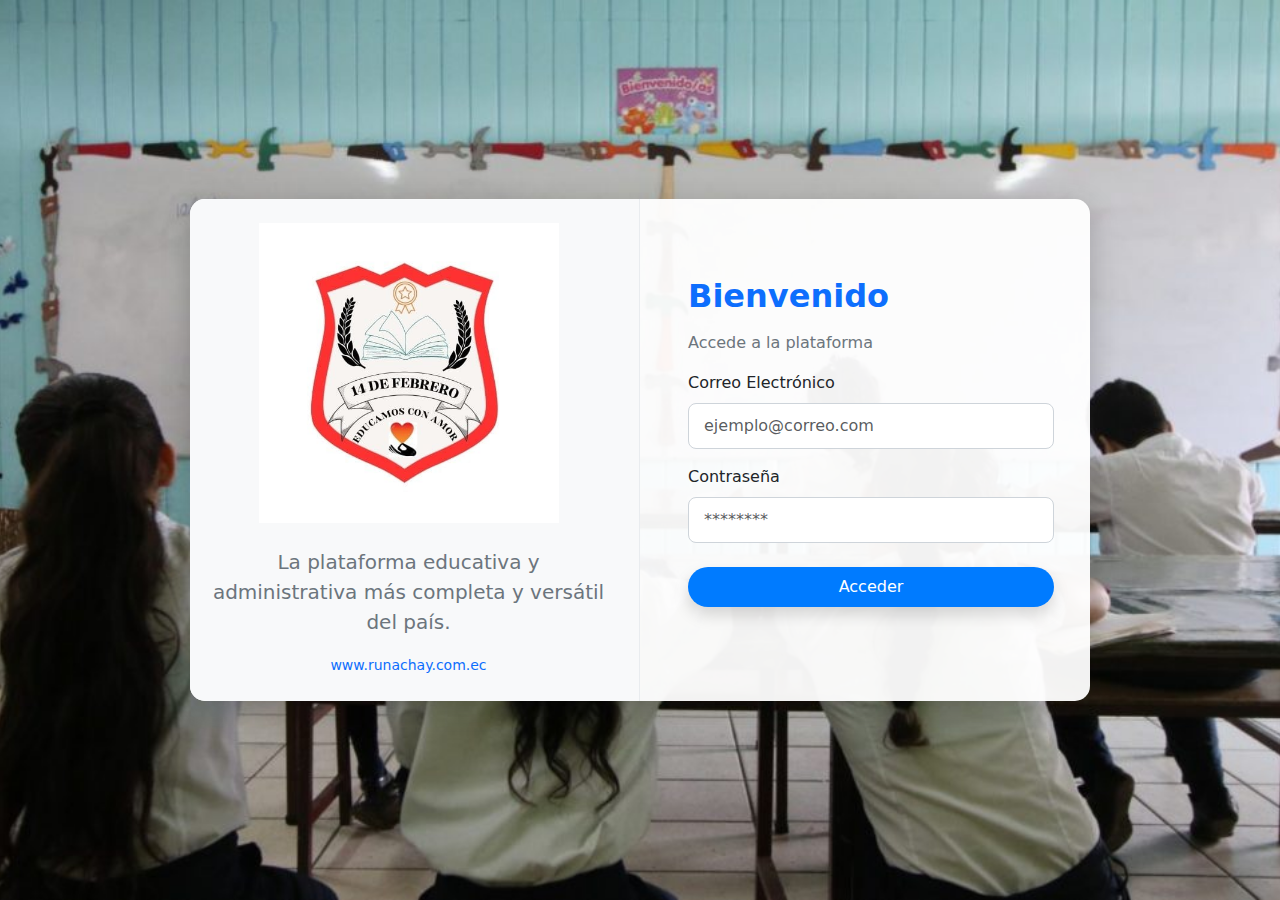
==== index.html @ f4f61724 "Subir proyecto inicial al repositorio" ====
<!DOCTYPE html>
<html lang="en">
<head>
    <meta charset="UTF-8">
    <meta name="viewport" content="width=device-width, initial-scale=1.0">
    <title>Inicio de Sesión</title>
    <link href="https://cdn.jsdelivr.net/npm/bootstrap@5.3.0/dist/css/bootstrap.min.css" rel="stylesheet">
    <link rel="stylesheet" href="./css/login.css">
</head>
<body>
    <div class="login-background">
        <div class="login-card">
            <div class="row align-items-center">
                <!-- Lado izquierdo con logo y texto descriptivo -->
                <div class="col-lg-6 text-center py-4 px-4 login-info">
                    <img src="./assets/images/ricardo.jpg" alt="Logo Institucional" class="img-fluid mb-4 logo">
                    <p class="text-muted fs-5">La plataforma educativa y administrativa más completa y versátil del país.</p>
                    <a href="https://www.runachay.com" class="text-decoration-none text-primary small">www.runachay.com.ec</a>
                </div>
                <!-- Lado derecho con formulario de inicio de sesión -->
                <div class="col-lg-6 py-4 px-5">
                    <h2 class="text-primary fw-bold mb-3">Bienvenido</h2>
                    <p class="text-muted">Accede a la plataforma</p>
                    <form id="loginForm">
                        <div class="mb-3">
                            <label for="email" class="form-label">Correo Electrónico</label>
                            <input type="email" class="form-control input-custom" id="email" placeholder="ejemplo@correo.com" required>
                        </div>
                        <div class="mb-4">
                            <label for="password" class="form-label">Contraseña</label>
                            <input type="password" class="form-control input-custom" id="password" placeholder="********" required>
                        </div>
                        <button type="submit" class="btn btn-primary w-100 rounded-pill py-2 shadow">Acceder</button>
                        <div class="text-center mt-3">
                            <p id="errorMessage" class="text-danger" style="display: none;">Correo o contraseña incorrectos.</p>
                        </div>
                    </form>
                </div>
            </div>
        </div>
    </div>

    <!-- Bootstrap JS -->
    <script src="https://cdn.jsdelivr.net/npm/bootstrap@5.3.0/dist/js/bootstrap.bundle.min.js"></script>
    <!-- Script Personalizado -->
    <script src="./js/login.js"></script>
</body>
</html>
---- css/login.css ----
/* Fondo de pantalla */
.login-background {
    background: url('../assets/images/fondos.jpg') no-repeat center center/cover;
    height: 100vh;
    display: flex;
    justify-content: center;
    align-items: center;
}

/* Tarjeta principal */
.login-card {
    background-color: rgba(255, 255, 255, 0.95);
    border-radius: 15px;
    box-shadow: 0px 8px 30px rgba(0, 0, 0, 0.2);
    width: 90%;
    max-width: 900px;
    overflow: hidden;
}

/* Sección izquierda: Información */
.login-info {
    background-color: #f8f9fa;
    border-right: 1px solid #e9ecef;
}

.logo {
    max-height: 300px;
}

/* Inputs personalizados */
.input-custom {
    border-radius: 8px;
    border: 1px solid #ced4da;
    padding: 10px 15px;
    transition: all 0.3s ease;
}

.input-custom:focus {
    border-color: #007bff;
    box-shadow: 0px 0px 5px rgba(0, 123, 255, 0.5);
}

/* Botón de acceso */
.btn-primary {
    background-color: #007bff;
    border: none;
    transition: all 0.3s ease;
}

.btn-primary:hover {
    background-color: #0056b3;
    transform: scale(1.02);
    box-shadow: 0px 5px 15px rgba(0, 123, 255, 0.4);
}

/* Links */
a {
    color: #17a2b8;
    transition: color 0.3s ease;
}

a:hover {
    color: #138496;
}

/* Texto descriptivo */
.text-muted {
    color: #6c757d !important;
}
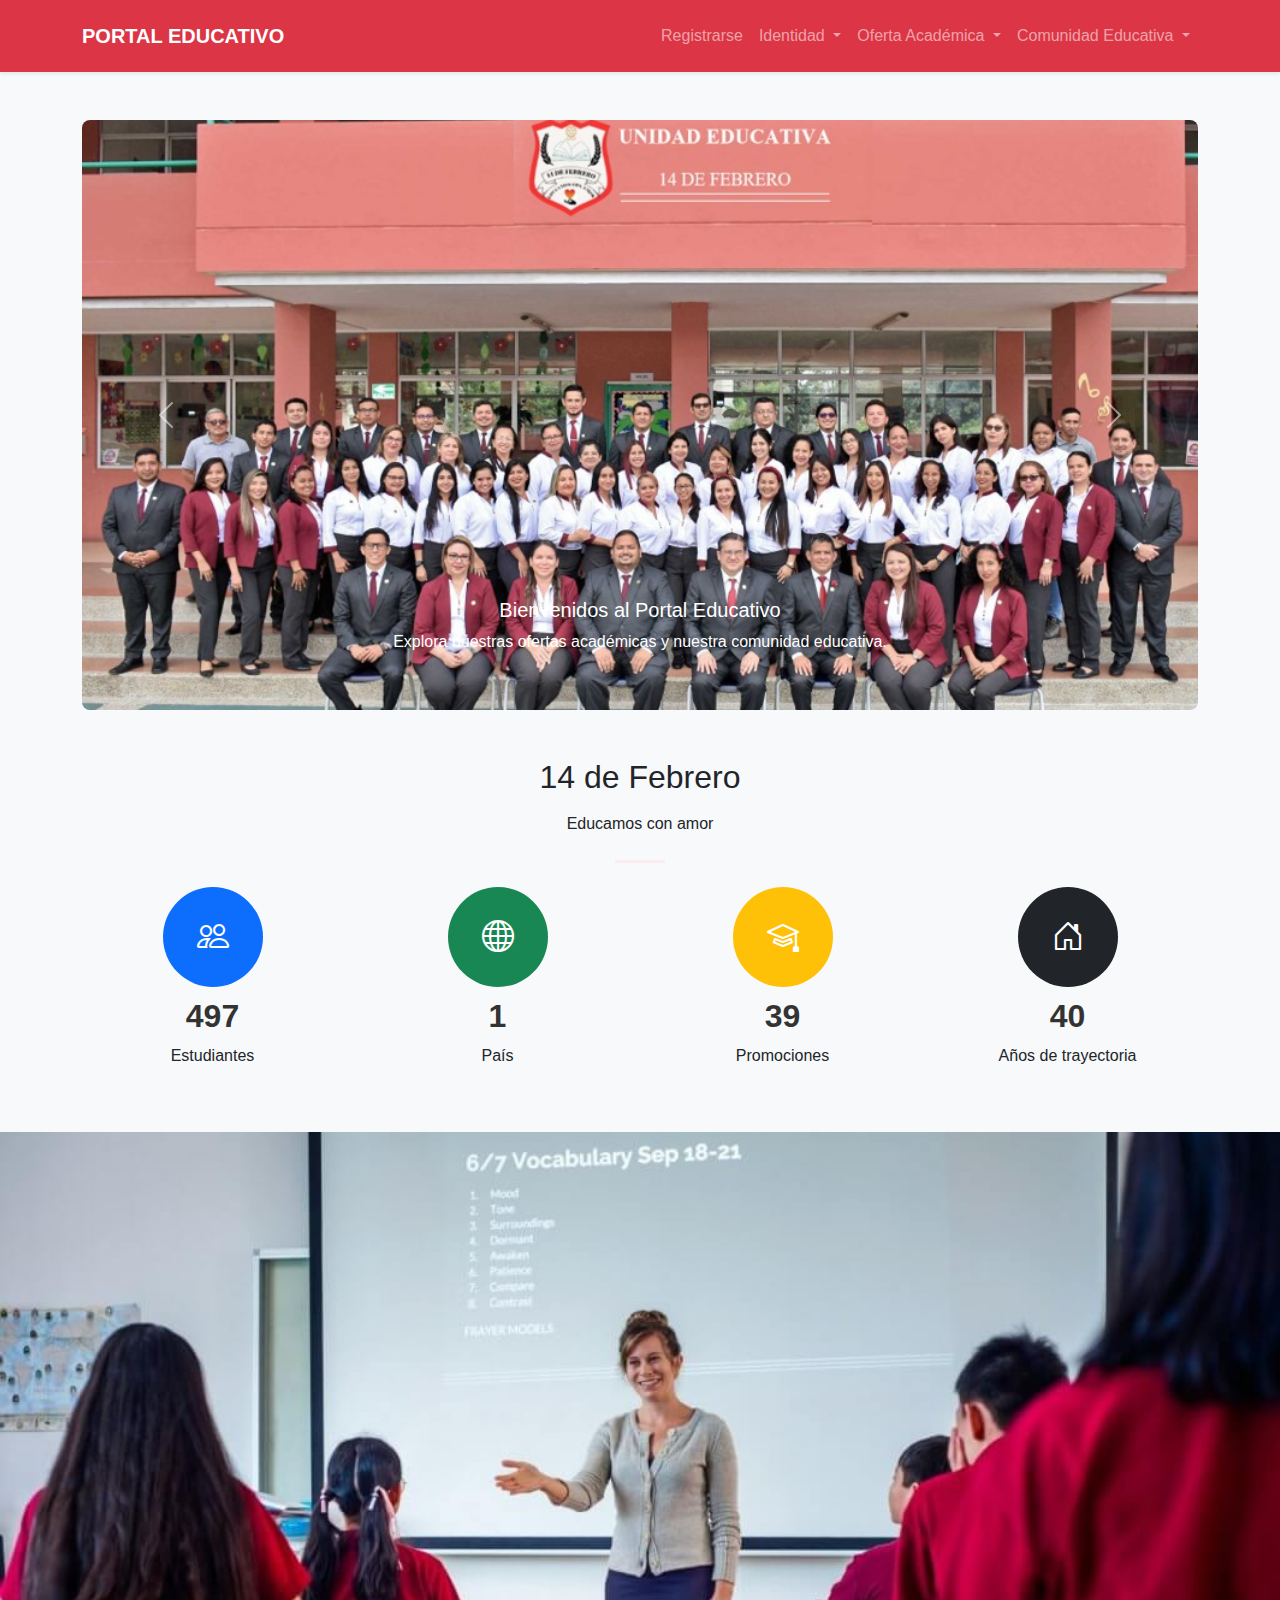
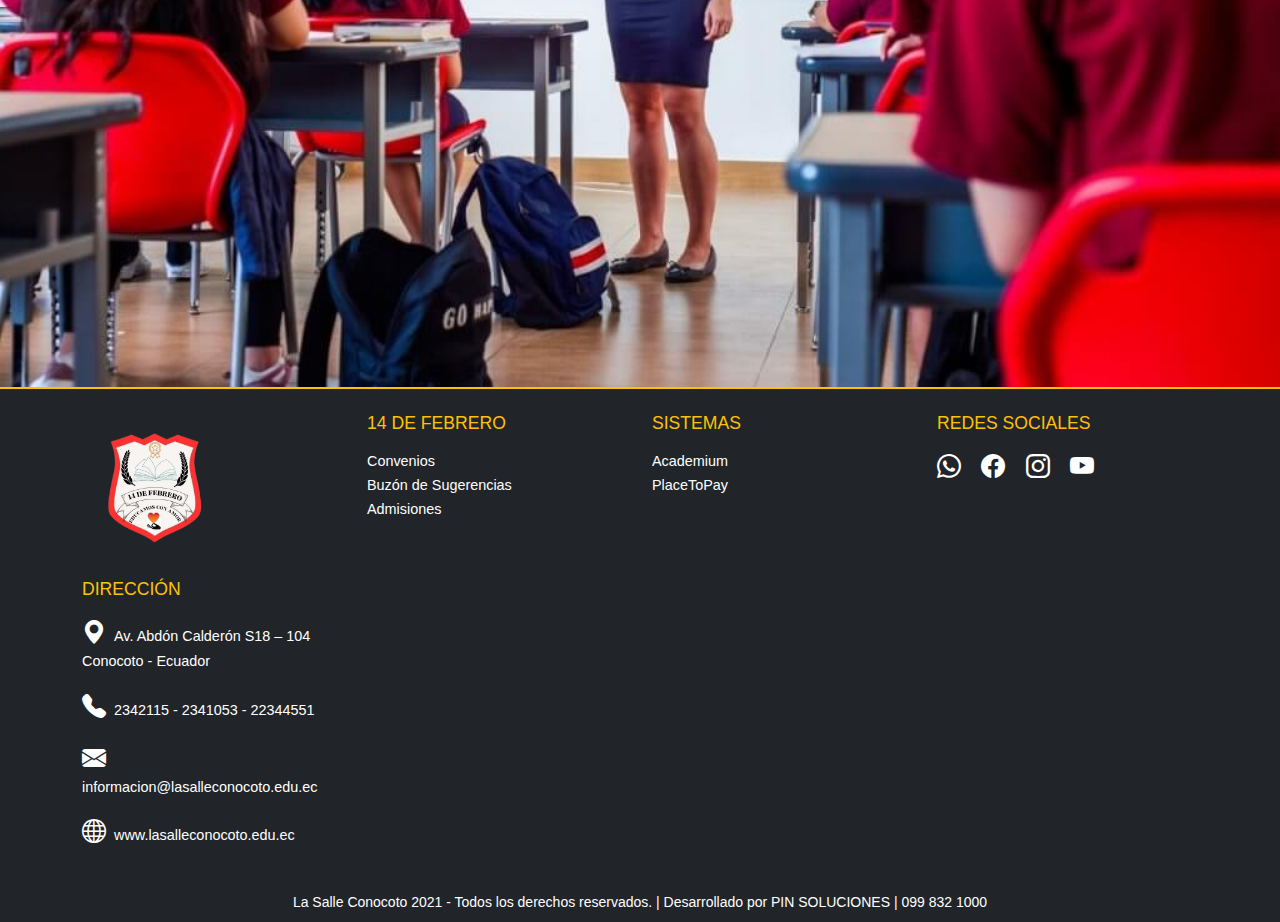
==== commit 80437a04: "lista desplegable de identificación" ====
--- a/index.html
+++ b/index.html
@@ -3,46 +3,209 @@
 <head>
     <meta charset="UTF-8">
     <meta name="viewport" content="width=device-width, initial-scale=1.0">
-    <title>Inicio de Sesión</title>
+    <title>Portal Educativo</title>
+    <!-- Bootstrap CSS -->
     <link href="https://cdn.jsdelivr.net/npm/bootstrap@5.3.0/dist/css/bootstrap.min.css" rel="stylesheet">
-    <link rel="stylesheet" href="./css/login.css">
+    <!-- Bootstrap Icons -->
+    <link href="https://cdn.jsdelivr.net/npm/bootstrap-icons/font/bootstrap-icons.css" rel="stylesheet">
+    <!-- CSS Personalizado -->
+    <link rel="stylesheet" href="css/index.css">
 </head>
 <body>
-    <div class="login-background">
-        <div class="login-card">
-            <div class="row align-items-center">
-                <!-- Lado izquierdo con logo y texto descriptivo -->
-                <div class="col-lg-6 text-center py-4 px-4 login-info">
-                    <img src="./assets/images/ricardo.jpg" alt="Logo Institucional" class="img-fluid mb-4 logo">
-                    <p class="text-muted fs-5">La plataforma educativa y administrativa más completa y versátil del país.</p>
-                    <a href="https://www.runachay.com" class="text-decoration-none text-primary small">www.runachay.com.ec</a>
-                </div>
-                <!-- Lado derecho con formulario de inicio de sesión -->
-                <div class="col-lg-6 py-4 px-5">
-                    <h2 class="text-primary fw-bold mb-3">Bienvenido</h2>
-                    <p class="text-muted">Accede a la plataforma</p>
-                    <form id="loginForm">
-                        <div class="mb-3">
-                            <label for="email" class="form-label">Correo Electrónico</label>
-                            <input type="email" class="form-control input-custom" id="email" placeholder="ejemplo@correo.com" required>
-                        </div>
-                        <div class="mb-4">
-                            <label for="password" class="form-label">Contraseña</label>
-                            <input type="password" class="form-control input-custom" id="password" placeholder="********" required>
-                        </div>
-                        <button type="submit" class="btn btn-primary w-100 rounded-pill py-2 shadow">Acceder</button>
-                        <div class="text-center mt-3">
-                            <p id="errorMessage" class="text-danger" style="display: none;">Correo o contraseña incorrectos.</p>
-                        </div>
-                    </form>
-                </div>
-            </div>
-        </div>
-    </div>
+    <!-- Barra de navegación -->
+    <nav class="navbar navbar-expand-lg navbar-dark bg-danger shadow-sm py-3">
+        <div class="container">
+            <a class="navbar-brand fw-bold text-uppercase" href="#">Portal Educativo</a>
+            <button class="navbar-toggler" type="button" data-bs-toggle="collapse" data-bs-target="#navbarNav" aria-controls="navbarNav" aria-expanded="false" aria-label="Toggle navigation">
+                <span class="navbar-toggler-icon"></span>
+            </button>
+            <div class="collapse navbar-collapse" id="navbarNav">
+                <ul class="navbar-nav ms-auto">
+                    <li class="nav-item">
+                        <a class="nav-link" href="pages/login.html">Registrarse</a>
+                    </li>
+                    <li class="nav-item dropdown">
+                        <a class="nav-link dropdown-toggle" href="#" id="carismaDropdown" role="button" aria-expanded="false">
+                            Identidad
+                        </a>
+                        <ul class="dropdown-menu" aria-labelledby="carismaDropdown">
+                            <li><a class="dropdown-item" href="./pages/mision-vision.html">Misión-Visión</a></li>
+                            <li><a class="dropdown-item" href="./pages/valores.html">Valores</a></li>
+                            <li><a class="dropdown-item" href="./pages/himno.html">Himno</a></li>
+                            <li><a class="dropdown-item" href="./pages/historia.html">Historia</a></li>
+                            <li><a class="dropdown-item" href="./pages/principios.html">Principios</a></li>
+
+                        </ul>
+                    </li>
+                    <li class="nav-item dropdown">
+                        <a class="nav-link dropdown-toggle" href="#" id="ofertaDropdown" role="button" aria-expanded="false">
+                            Oferta Académica
+                        </a>
+                        <ul class="dropdown-menu" aria-labelledby="ofertaDropdown">
+                            <li><a class="dropdown-item" href="#">Admisiones</a></li>
+                            <li><a class="dropdown-item" href="#">Educación Inicial</a></li>
+                            <li><a class="dropdown-item" href="#">Educación General Básica</a></li>
+                            <li><a class="dropdown-item" href="#">Bachillerato General Unificado</a></li>
+                        </ul>
+                    </li>
+                    <li class="nav-item dropdown">
+                        <a class="nav-link dropdown-toggle" href="#" id="comunidadDropdown" role="button" aria-expanded="false">
+                            Comunidad Educativa
+                        </a>
+                        <ul class="dropdown-menu" aria-labelledby="comunidadDropdown">
+                            <li><a class="dropdown-item" href="#">Autoridades</a></li>
+                        </ul>
+                    </li>
+                </ul>
+            </div>
+        </div>
+    </nav>
+
+    <!-- Carrusel -->
+    <div class="container mt-5">
+        <div id="mainCarousel" class="carousel slide" data-bs-ride="carousel" data-bs-interval="3000">
+            <div class="carousel-inner rounded-3">
+                <div class="carousel-item active">
+                    <img src="assets/images/carrusel_Uno.jpg" class="d-block w-100" alt="Slide 1">
+                    <div class="carousel-caption d-none d-md-block">
+                        <h5>Bienvenidos al Portal Educativo</h5>
+                        <p>Explora nuestras ofertas académicas y nuestra comunidad educativa.</p>
+                    </div>
+                </div>
+                <div class="carousel-item">
+                    <img src="assets/images/carusel_Dos.jpg" class="d-block w-100" alt="Slide 2">
+                    <div class="carousel-caption d-none d-md-block">
+                        <h5>Carisma Lasalista</h5>
+                        <p>Un enfoque integral en el desarrollo académico y personal.</p>
+                    </div>
+                </div>
+                <div class="carousel-item">
+                    <img src="assets/images/carusel_tres.jpg" class="d-block w-100" alt="Slide 3">
+                    <div class="carousel-caption d-none d-md-block">
+                        <h5>Comunidad Educativa</h5>
+                        <p>Conectando familias, estudiantes y docentes para un mejor futuro.</p>
+                    </div>
+                </div>
+            </div>
+            <button class="carousel-control-prev" type="button" data-bs-target="#mainCarousel" data-bs-slide="prev">
+                <span class="carousel-control-prev-icon" aria-hidden="true"></span>
+                <span class="visually-hidden">Previous</span>
+            </button>
+            <button class="carousel-control-next" type="button" data-bs-target="#mainCarousel" data-bs-slide="next">
+                <span class="carousel-control-next-icon" aria-hidden="true"></span>
+                <span class="visually-hidden">Next</span>
+            </button>
+        </div>
+    </div>
+
+    <!-- Sección de estadísticas -->
+    <div class="container text-center my-5">
+        <h2 class="mb-3">14 de Febrero</h2>
+        <p>Educamos con amor</p>
+        <hr class="my-4 mx-auto" style="width: 50px; height: 3px; background-color: #ffcccc; border: none;">
+        <div class="row mt-4">
+            <div class="col-md-3">
+                <div class="stat-icon bg-primary text-white rounded-circle mx-auto">
+                    <i class="bi bi-people"></i>
+                </div>
+                <h4 class="stat-number" data-target="1206">0</h4>
+                <p>Estudiantes</p>
+            </div>
+            <div class="col-md-3">
+                <div class="stat-icon bg-success text-white rounded-circle mx-auto">
+                    <i class="bi bi-globe"></i>
+                </div>
+                <h4 class="stat-number" data-target="1">0</h4>
+                <p>País</p>
+            </div>
+            <div class="col-md-3">
+                <div class="stat-icon bg-warning text-white rounded-circle mx-auto">
+                    <i class="bi bi-mortarboard"></i>
+                </div>
+                <h4 class="stat-number" data-target="39">0</h4>
+                <p>Promociones</p>
+            </div>
+            <div class="col-md-3">
+                <div class="stat-icon bg-dark text-white rounded-circle mx-auto">
+                    <i class="bi bi-house-door"></i>
+                </div>
+                <h4 class="stat-number" data-target="40">0</h4>
+                <p>Años de trayectoria</p>
+            </div>
+        </div>
+    </div>
+
+    <!-- Imagen completa -->
+    <div class="wide-image mt-5">
+        <img src="assets/images/imagen_index.jpg" class="img-fluid" alt="Imagen Institucional">
+    </div>
+
+
+
+    <!-- Footer -->
+<footer class="bg-dark text-white pt-4 pb-2">
+    <div class="container">
+        <div class="row text-center text-md-start">
+            <!-- Logo y Dirección -->
+            <div class="col-md-3 mb-3">
+                <img src="assets/images/ricardo-removebg-preview.png" alt="14 de Febrero" class="mb-3" style="max-width: 150px;">
+                <h5 class="text-uppercase">Dirección</h5>
+                <p>
+                    <i class="bi bi-geo-alt-fill me-2"></i>Av. Abdón Calderón S18 – 104<br>
+                    Conocoto - Ecuador
+                </p>
+                <p>
+                    <i class="bi bi-telephone-fill me-2"></i>2342115 - 2341053 - 22344551
+                </p>
+                <p>
+                    <i class="bi bi-envelope-fill me-2"></i>informacion@lasalleconocoto.edu.ec
+                </p>
+                <a href="http://www.lasalleconocoto.edu.ec" class="text-white text-decoration-none">
+                    <i class="bi bi-globe me-2"></i>www.lasalleconocoto.edu.ec
+                </a>
+            </div>
+
+            <!-- La Salle -->
+            <div class="col-md-3 mb-3">
+                <h5 class="text-uppercase">14 de Febrero</h5>
+                <ul class="list-unstyled">
+                    <li><a href="#" class="text-white text-decoration-none">Convenios</a></li>
+                    <li><a href="#" class="text-white text-decoration-none">Buzón de Sugerencias</a></li>
+                    <li><a href="#" class="text-white text-decoration-none">Admisiones</a></li>
+                </ul>
+            </div>
+
+            <!-- Sistemas -->
+            <div class="col-md-3 mb-3">
+                <h5 class="text-uppercase">Sistemas</h5>
+                <ul class="list-unstyled">
+                    <li><a href="#" class="text-white text-decoration-none">Academium</a></li>
+                    <li><a href="#" class="text-white text-decoration-none">PlaceToPay</a></li>
+                </ul>
+            </div>
+
+            <!-- Redes Sociales -->
+            <div class="col-md-3 mb-3">
+                <h5 class="text-uppercase">Redes Sociales</h5>
+                <a href="#" class="text-white me-3"><i class="bi bi-whatsapp"></i></a>
+                <a href="#" class="text-white me-3"><i class="bi bi-facebook"></i></a>
+                <a href="#" class="text-white me-3"><i class="bi bi-instagram"></i></a>
+                <a href="#" class="text-white"><i class="bi bi-youtube"></i></a>
+            </div>
+        </div>
+
+        <div class="text-center mt-4">
+            <small>
+                La Salle Conocoto 2021 - Todos los derechos reservados. | Desarrollado por PIN SOLUCIONES | 099 832 1000
+            </small>
+        </div>
+    </div>
+</footer>
+
 
     <!-- Bootstrap JS -->
     <script src="https://cdn.jsdelivr.net/npm/bootstrap@5.3.0/dist/js/bootstrap.bundle.min.js"></script>
-    <!-- Script Personalizado -->
-    <script src="./js/login.js"></script>
+    <!-- JS Personalizado -->
+    <script src="js/index.js"></script>
 </body>
 </html>
--- a/css/index.css
+++ b/css/index.css
@@ -0,0 +1,120 @@
+/* Estilo general */
+body {
+    font-family: 'Arial', sans-serif;
+    background-color: #f8f9fa;
+    margin: 0;
+    padding: 0;
+}
+
+/* Carrusel */
+.carousel {
+    max-height: 590px;
+}
+
+.carousel-item img {
+    max-height: 590px;
+    object-fit: cover;
+} 
+
+/* Estadísticas */
+.stat-icon {
+    width: 80px;
+    height: 80px;
+    font-size: 2rem;
+}
+
+.stat-number {
+    font-size: 2rem;
+    font-weight: bold;
+    color: #333;
+}
+
+/* Imagen completa */
+.wide-image img {
+    width: 100%;
+    height: auto;
+}
+
+/* Diseño para los íconos en la sección de estadísticas */
+.stat-icon {
+    width: 100px;
+    height: 100px;
+    display: flex;
+    align-items: center;
+    justify-content: center;
+    font-size: 2rem;
+    margin-bottom: 10px;
+}
+
+
+
+/*DISEÑO DEL FOOTER*/
+footer {
+    border-top: 2px solid #ffc107;
+}
+
+footer h5 {
+    color: #ffc107;
+    font-size: 1.1rem;
+    margin-bottom: 15px;
+}
+
+footer p, footer a {
+    font-size: 0.9rem;
+}
+
+footer a:hover {
+    color: #ffc107;
+}
+
+footer .bi {
+    font-size: 1.5rem;
+}
+
+
+/*ESTILOS DE BARRA DE NAVEGACIÓN*/
+.nav-item.dropdown:hover .dropdown-menu {
+    display: block;
+}
+
+/* Estilo de los menús desplegables */
+.dropdown-menu {
+    display: none;
+    position: absolute;
+    background-color: #446280; /* Gris claro */
+    border: 1px solid #ccc; /* Borde gris suave */
+    box-shadow: 0px 8px 16px rgba(0, 0, 0, 0.1); /* Sombra suave */
+    border-radius: 5px; /* Bordes redondeados */
+    padding: 10px 0;
+}
+
+/* Estilo de los elementos dentro del menú */
+.dropdown-item {
+    color: #ffffff; /* Color de texto gris oscuro */
+    padding: 8px 20px;
+    text-align: left;
+}
+
+/* Cambio de color cuando se pasa el mouse sobre un item */
+.dropdown-item:hover {
+    background-color: #dc3545; /* Rojo (similar al color principal de la navbar) */
+    color: white; /* Texto blanco al pasar el mouse */
+}
+
+/* Agregar transiciones suaves */
+.dropdown-item {
+    transition: background-color 0.3s ease, color 0.3s ease;
+}
+
+/* Para dar un mejor aspecto a la navbar */
+.navbar {
+    background-color: #dc3545; /* Rojo */
+}
+
+.navbar-brand {
+    color: white !important;
+}
+
+.navbar-toggler-icon {
+    background-color: white;
+}
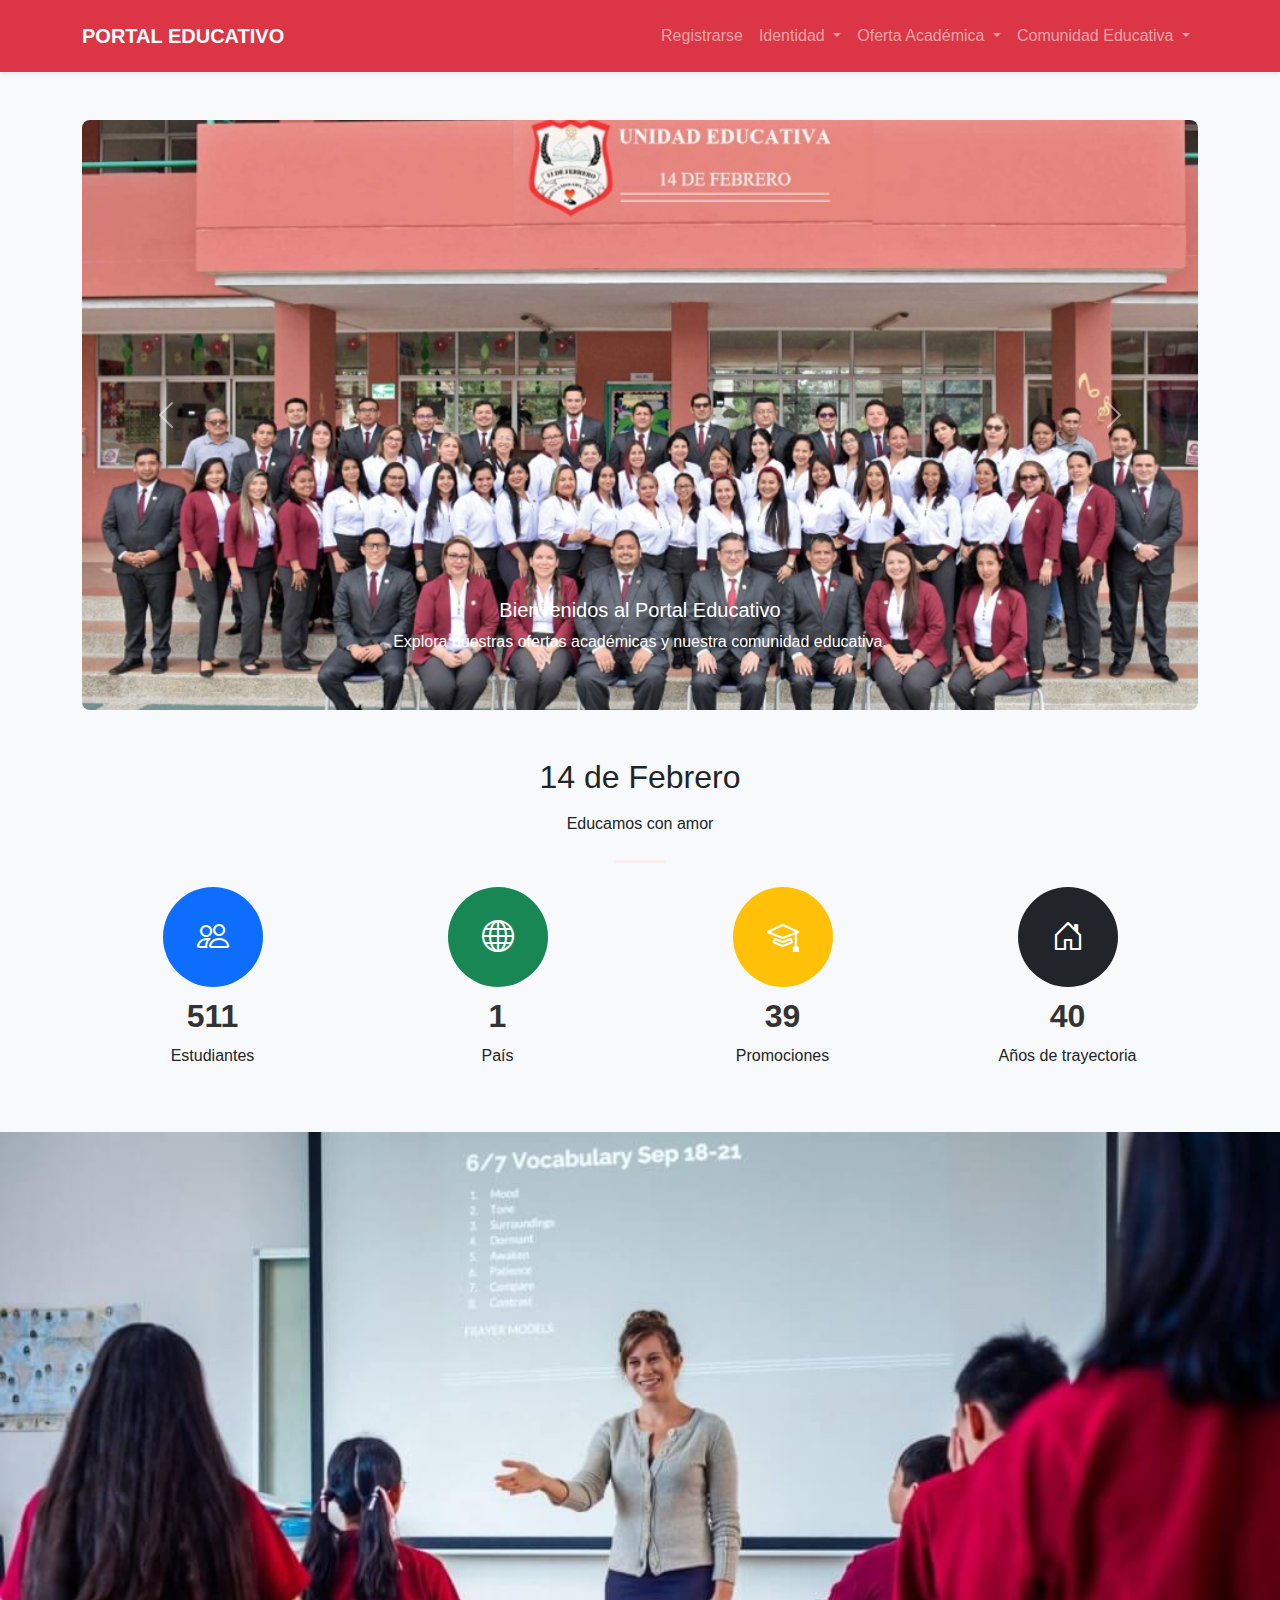
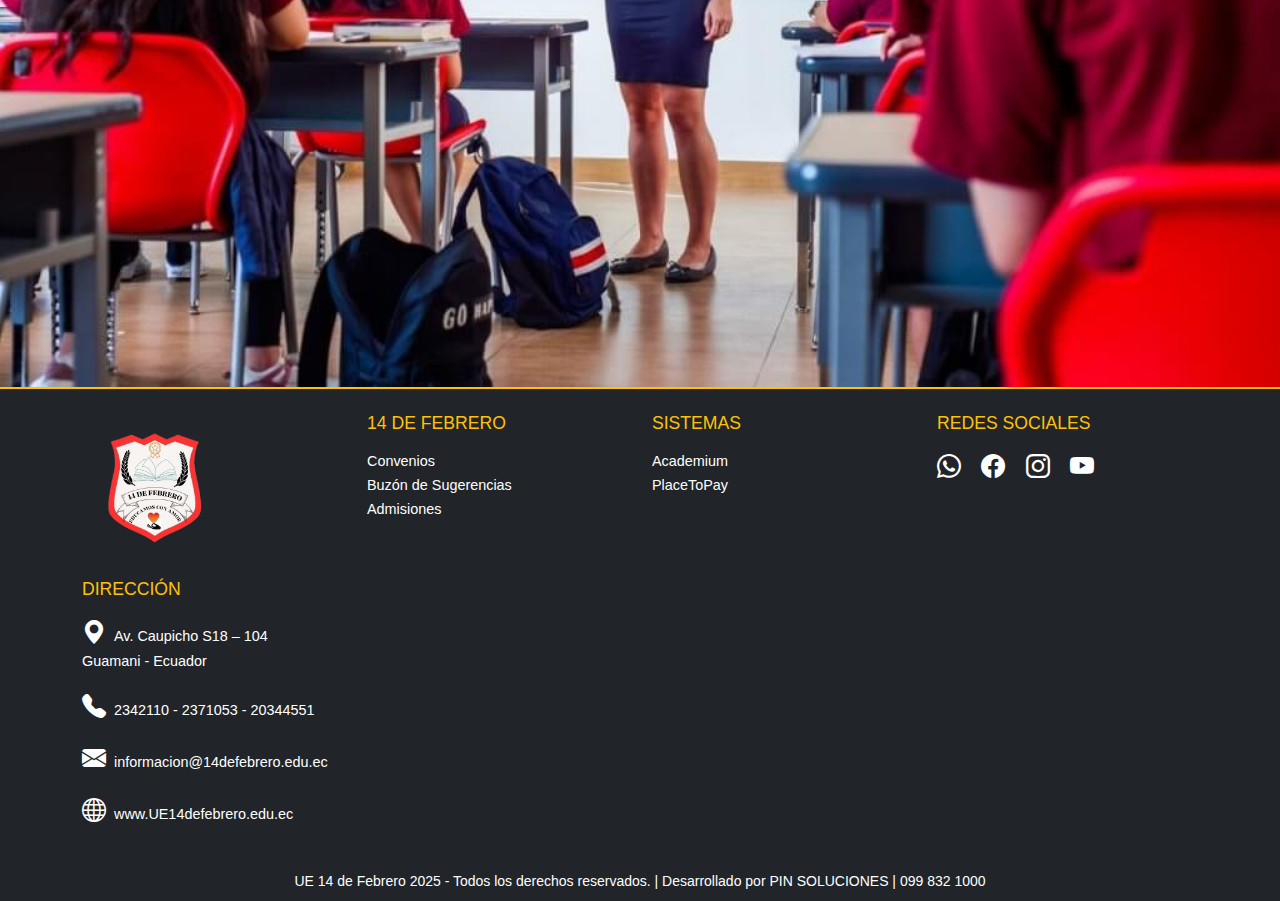
==== commit cc797760: "footer" ====
--- a/index.html
+++ b/index.html
@@ -151,17 +151,17 @@
                 <img src="assets/images/ricardo-removebg-preview.png" alt="14 de Febrero" class="mb-3" style="max-width: 150px;">
                 <h5 class="text-uppercase">Dirección</h5>
                 <p>
-                    <i class="bi bi-geo-alt-fill me-2"></i>Av. Abdón Calderón S18 – 104<br>
-                    Conocoto - Ecuador
+                    <i class="bi bi-geo-alt-fill me-2"></i>Av. Caupicho S18 – 104<br>
+                    Guamani - Ecuador
                 </p>
                 <p>
-                    <i class="bi bi-telephone-fill me-2"></i>2342115 - 2341053 - 22344551
+                    <i class="bi bi-telephone-fill me-2"></i>2342110 - 2371053 - 20344551
                 </p>
                 <p>
-                    <i class="bi bi-envelope-fill me-2"></i>informacion@lasalleconocoto.edu.ec
+                    <i class="bi bi-envelope-fill me-2"></i>informacion@14defebrero.edu.ec
                 </p>
                 <a href="http://www.lasalleconocoto.edu.ec" class="text-white text-decoration-none">
-                    <i class="bi bi-globe me-2"></i>www.lasalleconocoto.edu.ec
+                    <i class="bi bi-globe me-2"></i>www.UE14defebrero.edu.ec
                 </a>
             </div>
 
@@ -196,7 +196,7 @@
 
         <div class="text-center mt-4">
             <small>
-                La Salle Conocoto 2021 - Todos los derechos reservados. | Desarrollado por PIN SOLUCIONES | 099 832 1000
+                UE 14 de Febrero 2025 - Todos los derechos reservados. | Desarrollado por PIN SOLUCIONES | 099 832 1000
             </small>
         </div>
     </div>
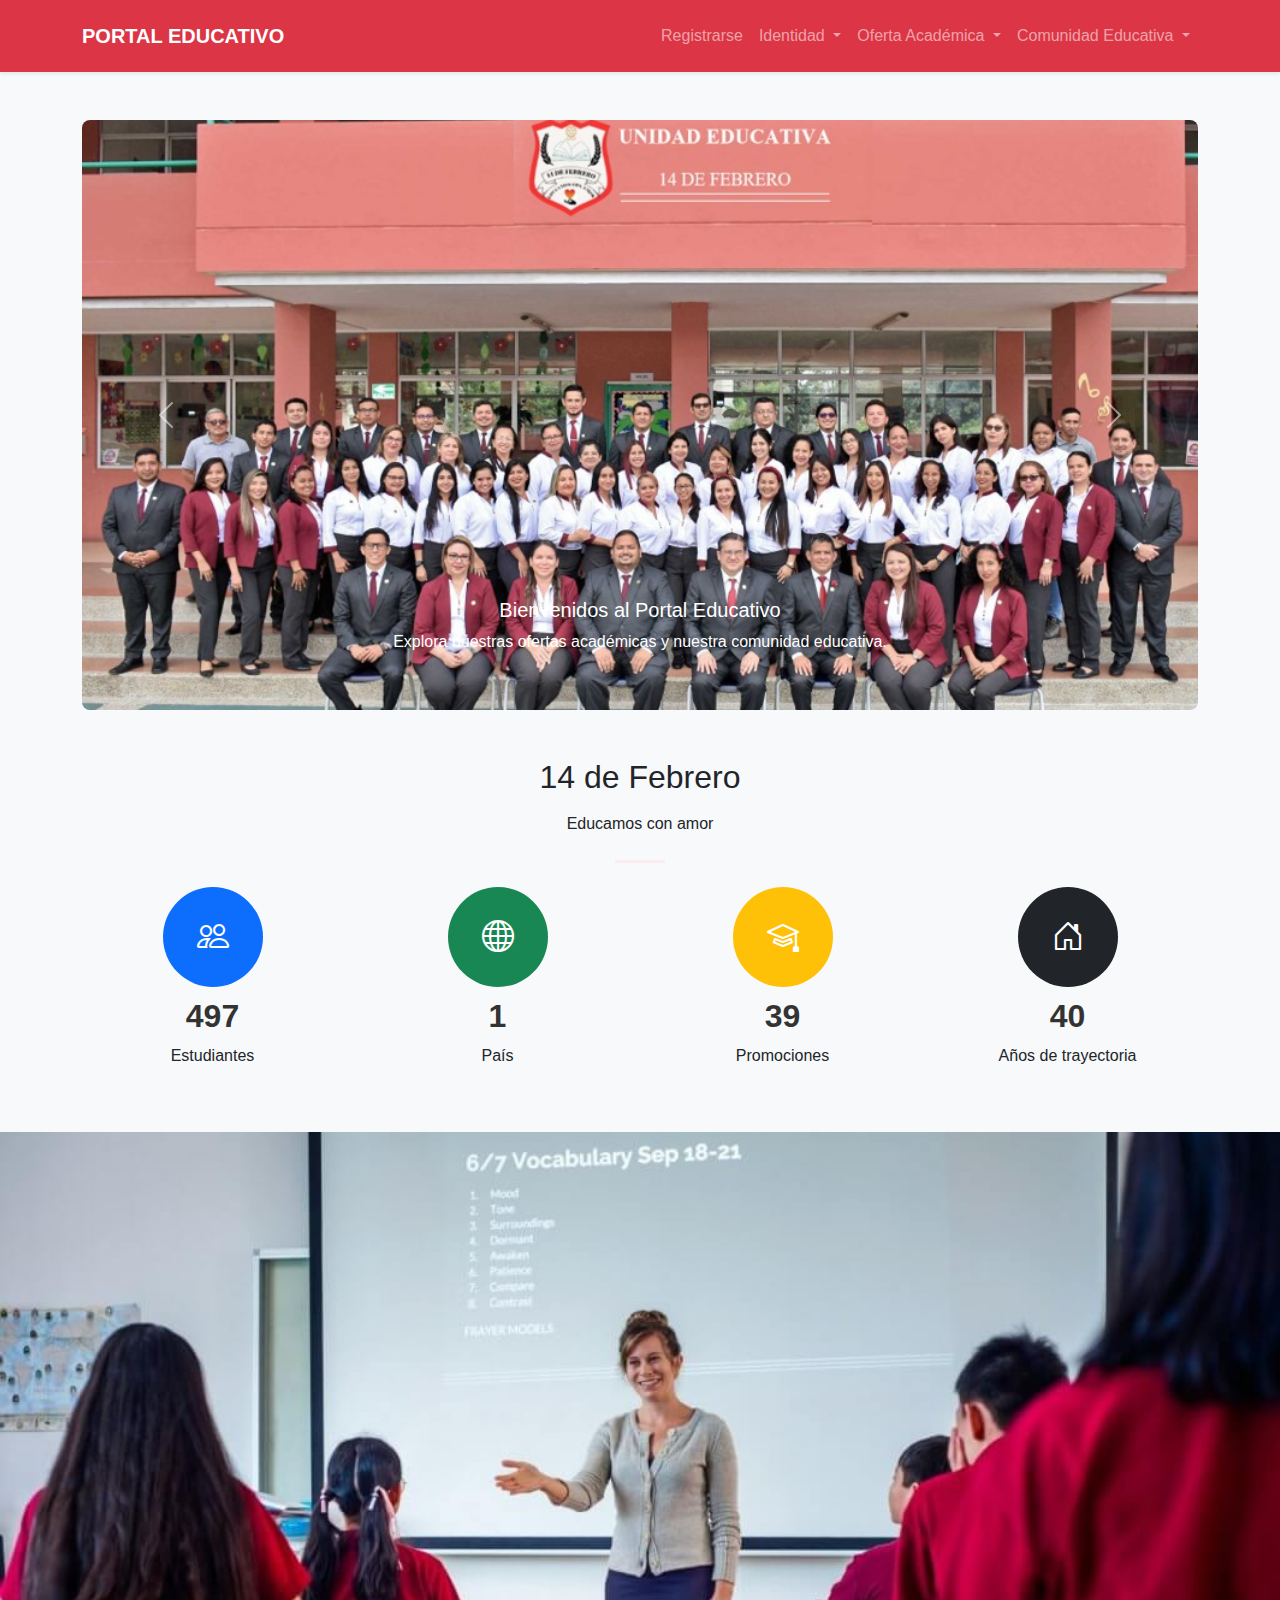
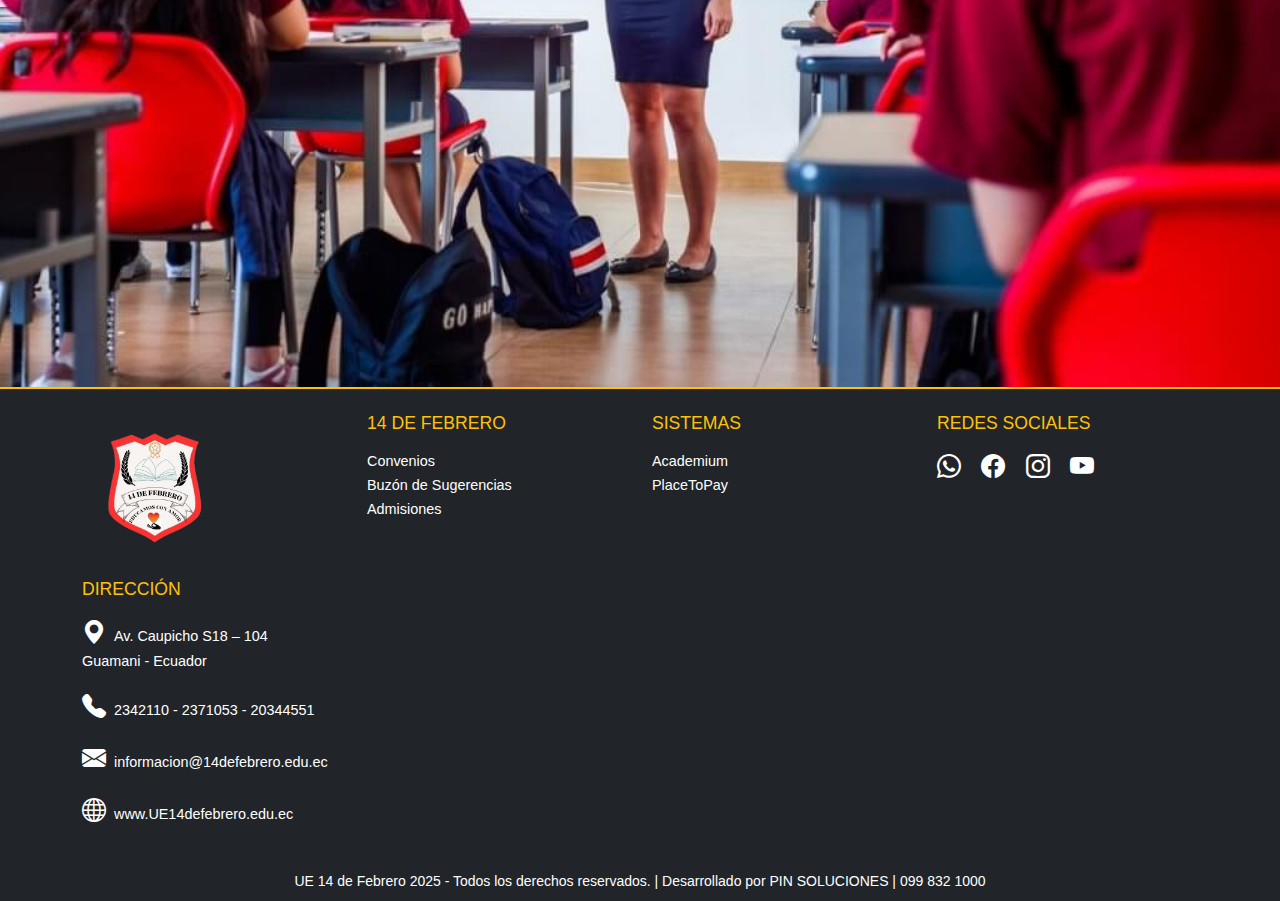
==== commit b76104f1: "Listas deplegables completas" ====
--- a/index.html
+++ b/index.html
@@ -42,10 +42,10 @@
                             Oferta Académica
                         </a>
                         <ul class="dropdown-menu" aria-labelledby="ofertaDropdown">
-                            <li><a class="dropdown-item" href="#">Admisiones</a></li>
-                            <li><a class="dropdown-item" href="#">Educación Inicial</a></li>
-                            <li><a class="dropdown-item" href="#">Educación General Básica</a></li>
-                            <li><a class="dropdown-item" href="#">Bachillerato General Unificado</a></li>
+                            <li><a class="dropdown-item" href="./pages/admisiones.html">Admisiones</a></li>
+                            <li><a class="dropdown-item" href="./pages/educacion_Inicial.html">Preparatoria</a></li>
+                            <li><a class="dropdown-item" href="./pages/educacion_Basica.html">Educación General Básica</a></li>
+                            <li><a class="dropdown-item" href="./pages/bachillerato_Unificado.html">Bachillerato General Unificado</a></li>
                         </ul>
                     </li>
                     <li class="nav-item dropdown">
@@ -53,7 +53,7 @@
                             Comunidad Educativa
                         </a>
                         <ul class="dropdown-menu" aria-labelledby="comunidadDropdown">
-                            <li><a class="dropdown-item" href="#">Autoridades</a></li>
+                            <li><a class="dropdown-item" href="./pages/autoridades.html">Autoridades</a></li>
                         </ul>
                     </li>
                 </ul>
@@ -160,7 +160,7 @@
                 <p>
                     <i class="bi bi-envelope-fill me-2"></i>informacion@14defebrero.edu.ec
                 </p>
-                <a href="http://www.lasalleconocoto.edu.ec" class="text-white text-decoration-none">
+                <a href="" class="text-white text-decoration-none">
                     <i class="bi bi-globe me-2"></i>www.UE14defebrero.edu.ec
                 </a>
             </div>
